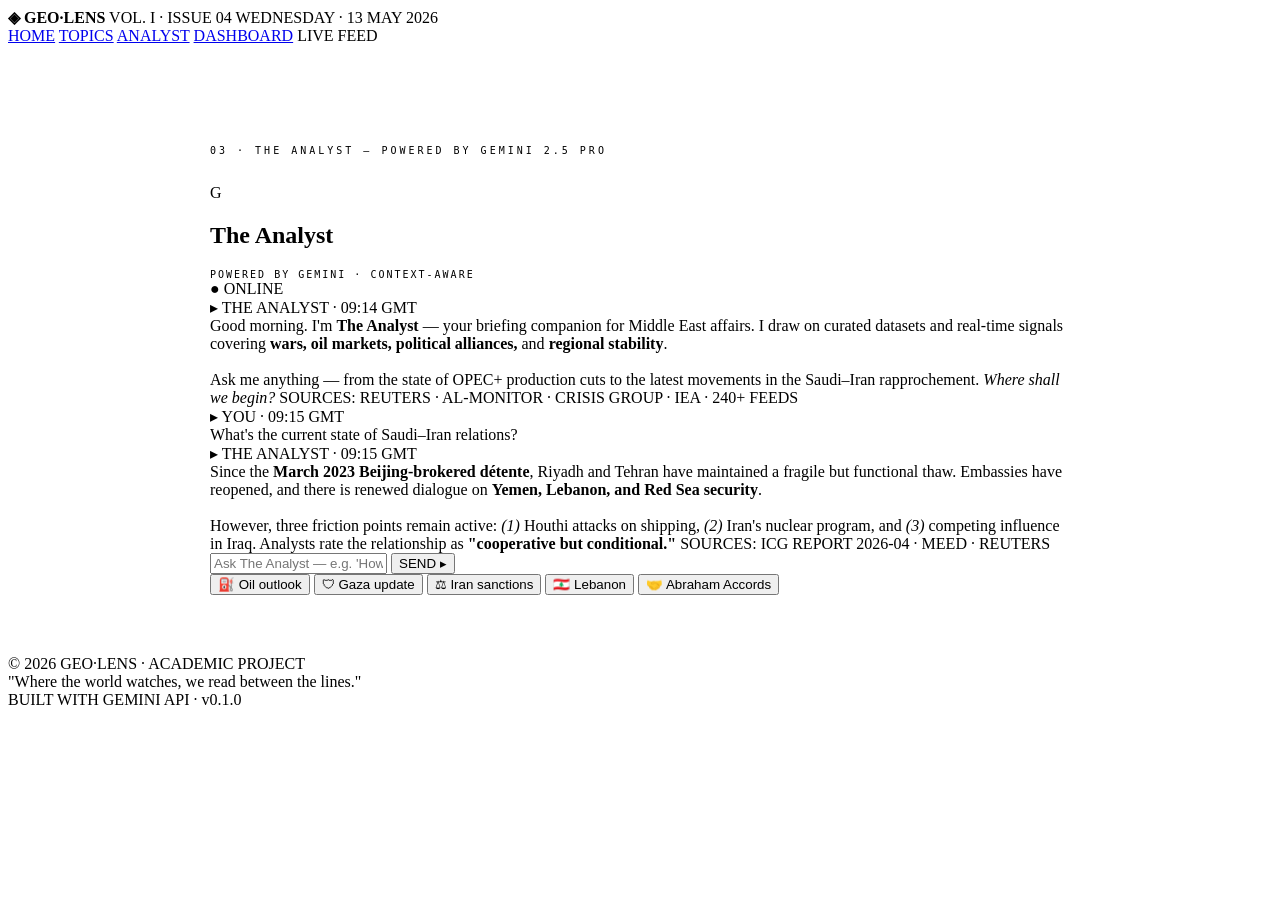
==== chat.html @ 3cbc9e6e "Add files via upload" ====
<!DOCTYPE html>
<html lang="en">
<head>
  <meta charset="UTF-8" />
  <meta name="viewport" content="width=device-width, initial-scale=1.0" />
  <title>GEO LENS — The Analyst</title>
  <link rel="stylesheet" href="styles.css" />
  <style>
    /* chat.html-specific layout */
    .chat-page {
      max-width: 860px;
      margin: 0 auto;
      padding: 100px 36px 60px;
    }
    .page-label {
      font-family: 'JetBrains Mono', monospace;
      font-size: 10px; color: var(--accent);
      letter-spacing: .3em; text-transform: uppercase;
      margin-bottom: 28px;
    }
  </style>
</head>
<body>

<!-- ============================================================
     PAGE 3 · chat.html
     OWNER: Member 3
     Contains: AI Chatbot interface — The Analyst
     ============================================================ -->

<!-- TOP BAR -->
<div class="topbar">
  <div class="left">
    <span><b style="color:var(--accent)">◈ GEO·LENS</b></span>
    <span>VOL. I · ISSUE 04</span>
    <span>WEDNESDAY · 13 MAY 2026</span>
  </div>
  <div class="right">
    <a href="index.html">HOME</a>
    <a href="topics.html">TOPICS</a>
    <a href="chat.html" class="active">ANALYST</a>
    <a href="dashboard.html">DASHBOARD</a>
    <span><span class="live-dot"></span>LIVE FEED</span>
  </div>
</div>

<div class="chat-page">
  <div class="page-label">03 · THE ANALYST — POWERED BY GEMINI 2.5 PRO</div>

  <div class="chat-wrap">

    <!-- CHAT HEADER -->
    <div class="chat-header">
      <div class="h-left">
        <div class="ai-badge">G</div>
        <div>
          <h2>The Analyst</h2>
          <div style="font-family:'JetBrains Mono',monospace;font-size:10px;color:var(--muted);letter-spacing:.2em;">
            POWERED BY GEMINI · CONTEXT-AWARE
          </div>
        </div>
      </div>
      <div class="status">● ONLINE</div>
    </div>

    <!-- CHAT AREA -->
    <div class="chat-area" id="chatArea">

      <!-- Opening bot message -->
      <div class="msg bot">
        <div class="meta-line">▸ THE ANALYST · 09:14 GMT</div>
        <div class="bubble">
          Good morning. I'm <strong>The Analyst</strong> — your briefing companion for Middle East affairs.
          I draw on curated datasets and real-time signals covering <strong>wars, oil markets, political alliances,</strong> and <strong>regional stability</strong>.
          <br><br>
          Ask me anything — from the state of OPEC+ production cuts to the latest movements in the Saudi–Iran rapprochement.
          <em>Where shall we begin?</em>
          <span class="source">SOURCES: REUTERS · AL-MONITOR · CRISIS GROUP · IEA · 240+ FEEDS</span>
        </div>
      </div>

      <!-- Sample exchange -->
      <div class="msg user">
        <div class="meta-line">▸ YOU · 09:15 GMT</div>
        <div class="bubble">What's the current state of Saudi–Iran relations?</div>
      </div>

      <div class="msg bot">
        <div class="meta-line">▸ THE ANALYST · 09:15 GMT</div>
        <div class="bubble">
          Since the <strong>March 2023 Beijing-brokered détente</strong>, Riyadh and Tehran have maintained a fragile but functional thaw.
          Embassies have reopened, and there is renewed dialogue on <strong>Yemen, Lebanon, and Red Sea security</strong>.
          <br><br>
          However, three friction points remain active: <em>(1)</em> Houthi attacks on shipping,
          <em>(2)</em> Iran's nuclear program, and <em>(3)</em> competing influence in Iraq.
          Analysts rate the relationship as <strong>"cooperative but conditional."</strong>
          <span class="source">SOURCES: ICG REPORT 2026-04 · MEED · REUTERS</span>
        </div>
      </div>

    </div><!-- /chat-area -->

    <!-- INPUT -->
    <div class="input-area">
      <input id="userInput" type="text"
        placeholder="Ask The Analyst — e.g. 'How is OPEC+ responding to weakening demand?'" />
      <button onclick="sendMessage()">SEND ▸</button>
    </div>

    <!-- QUICK CHIPS -->
    <div class="suggestions">
      <button class="chip" onclick="quickAsk('What is the current Brent crude price outlook?')">⛽ Oil outlook</button>
      <button class="chip" onclick="quickAsk('Summarize the latest in Gaza and the West Bank.')">🛡 Gaza update</button>
      <button class="chip" onclick="quickAsk('What are the major sanctions on Iran in 2026?')">⚖ Iran sanctions</button>
      <button class="chip" onclick="quickAsk('How stable is Lebanon right now?')">🇱🇧 Lebanon</button>
      <button class="chip" onclick="quickAsk('Explain the Abraham Accords status.')">🤝 Abraham Accords</button>
    </div>

  </div><!-- /chat-wrap -->
</div><!-- /chat-page -->

<!-- FOOTER -->
<footer class="footer">
  <div>© 2026 GEO·LENS · ACADEMIC PROJECT</div>
  <div class="center">"Where the world watches, we read between the lines."</div>
  <div>BUILT WITH GEMINI API · v0.1.0</div>
</footer>

<script src="app.js"></script>
</body>
</html>
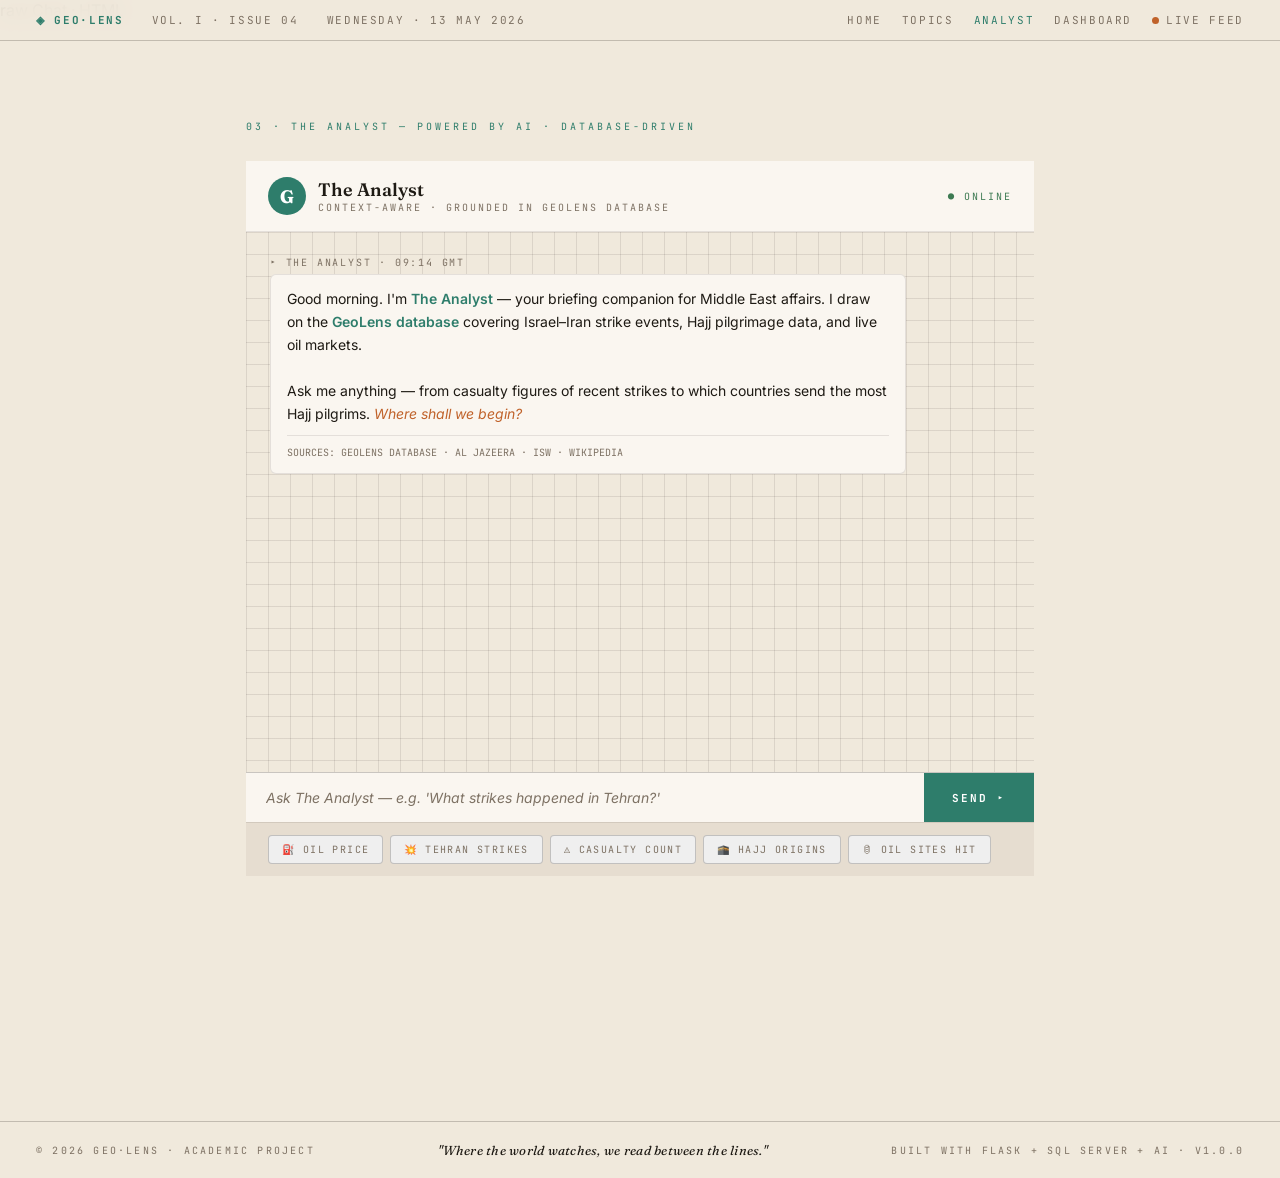
==== commit 23a265d7: "Update chat.html" ====
--- a/chat.html
+++ b/chat.html
@@ -1,3 +1,5 @@
+raw
+Chat · HTML
 <!DOCTYPE html>
 <html lang="en">
 <head>
@@ -18,16 +20,20 @@
       letter-spacing: .3em; text-transform: uppercase;
       margin-bottom: 28px;
     }
+    .typing {
+      font-style: italic; color: var(--muted); font-size: 13px;
+    }
   </style>
 </head>
 <body>
-
+ 
 <!-- ============================================================
      PAGE 3 · chat.html
      OWNER: Member 3
      Contains: AI Chatbot interface — The Analyst
+     CONNECTED to Flask backend at http://127.0.0.1:8000
      ============================================================ -->
-
+ 
 <!-- TOP BAR -->
 <div class="topbar">
   <div class="left">
@@ -43,12 +49,12 @@
     <span><span class="live-dot"></span>LIVE FEED</span>
   </div>
 </div>
-
+ 
 <div class="chat-page">
-  <div class="page-label">03 · THE ANALYST — POWERED BY GEMINI 2.5 PRO</div>
-
+  <div class="page-label">03 · THE ANALYST — POWERED BY AI · DATABASE-DRIVEN</div>
+ 
   <div class="chat-wrap">
-
+ 
     <!-- CHAT HEADER -->
     <div class="chat-header">
       <div class="h-left">
@@ -56,76 +62,182 @@
         <div>
           <h2>The Analyst</h2>
           <div style="font-family:'JetBrains Mono',monospace;font-size:10px;color:var(--muted);letter-spacing:.2em;">
-            POWERED BY GEMINI · CONTEXT-AWARE
+            CONTEXT-AWARE · GROUNDED IN GEOLENS DATABASE
           </div>
         </div>
       </div>
       <div class="status">● ONLINE</div>
     </div>
-
+ 
     <!-- CHAT AREA -->
     <div class="chat-area" id="chatArea">
-
+ 
       <!-- Opening bot message -->
       <div class="msg bot">
         <div class="meta-line">▸ THE ANALYST · 09:14 GMT</div>
         <div class="bubble">
           Good morning. I'm <strong>The Analyst</strong> — your briefing companion for Middle East affairs.
-          I draw on curated datasets and real-time signals covering <strong>wars, oil markets, political alliances,</strong> and <strong>regional stability</strong>.
+          I draw on the <strong>GeoLens database</strong> covering Israel–Iran strike events, Hajj pilgrimage data, and live oil markets.
           <br><br>
-          Ask me anything — from the state of OPEC+ production cuts to the latest movements in the Saudi–Iran rapprochement.
+          Ask me anything — from casualty figures of recent strikes to which countries send the most Hajj pilgrims.
           <em>Where shall we begin?</em>
-          <span class="source">SOURCES: REUTERS · AL-MONITOR · CRISIS GROUP · IEA · 240+ FEEDS</span>
+          <span class="source">SOURCES: GEOLENS DATABASE · AL JAZEERA · ISW · WIKIPEDIA</span>
         </div>
       </div>
-
-      <!-- Sample exchange -->
-      <div class="msg user">
-        <div class="meta-line">▸ YOU · 09:15 GMT</div>
-        <div class="bubble">What's the current state of Saudi–Iran relations?</div>
-      </div>
-
-      <div class="msg bot">
-        <div class="meta-line">▸ THE ANALYST · 09:15 GMT</div>
-        <div class="bubble">
-          Since the <strong>March 2023 Beijing-brokered détente</strong>, Riyadh and Tehran have maintained a fragile but functional thaw.
-          Embassies have reopened, and there is renewed dialogue on <strong>Yemen, Lebanon, and Red Sea security</strong>.
-          <br><br>
-          However, three friction points remain active: <em>(1)</em> Houthi attacks on shipping,
-          <em>(2)</em> Iran's nuclear program, and <em>(3)</em> competing influence in Iraq.
-          Analysts rate the relationship as <strong>"cooperative but conditional."</strong>
-          <span class="source">SOURCES: ICG REPORT 2026-04 · MEED · REUTERS</span>
-        </div>
-      </div>
-
+ 
     </div><!-- /chat-area -->
-
+ 
     <!-- INPUT -->
     <div class="input-area">
       <input id="userInput" type="text"
-        placeholder="Ask The Analyst — e.g. 'How is OPEC+ responding to weakening demand?'" />
+        placeholder="Ask The Analyst — e.g. 'What strikes happened in Tehran?'" />
       <button onclick="sendMessage()">SEND ▸</button>
     </div>
-
+ 
     <!-- QUICK CHIPS -->
     <div class="suggestions">
-      <button class="chip" onclick="quickAsk('What is the current Brent crude price outlook?')">⛽ Oil outlook</button>
-      <button class="chip" onclick="quickAsk('Summarize the latest in Gaza and the West Bank.')">🛡 Gaza update</button>
-      <button class="chip" onclick="quickAsk('What are the major sanctions on Iran in 2026?')">⚖ Iran sanctions</button>
-      <button class="chip" onclick="quickAsk('How stable is Lebanon right now?')">🇱🇧 Lebanon</button>
-      <button class="chip" onclick="quickAsk('Explain the Abraham Accords status.')">🤝 Abraham Accords</button>
+      <button class="chip" onclick="quickAsk('What is the current Brent crude price?')">⛽ Oil price</button>
+      <button class="chip" onclick="quickAsk('What strikes happened in Tehran?')">💥 Tehran strikes</button>
+      <button class="chip" onclick="quickAsk('How many total casualties in the Iran-Israel conflict?')">⚠ Casualty count</button>
+      <button class="chip" onclick="quickAsk('Which countries send the most Hajj pilgrims?')">🕋 Hajj origins</button>
+      <button class="chip" onclick="quickAsk('Tell me about strikes on Iranian oil infrastructure.')">🛢 Oil sites hit</button>
     </div>
-
+ 
   </div><!-- /chat-wrap -->
 </div><!-- /chat-page -->
-
+ 
 <!-- FOOTER -->
 <footer class="footer">
   <div>© 2026 GEO·LENS · ACADEMIC PROJECT</div>
   <div class="center">"Where the world watches, we read between the lines."</div>
-  <div>BUILT WITH GEMINI API · v0.1.0</div>
+  <div>BUILT WITH FLASK + SQL SERVER + AI · v1.0.0</div>
 </footer>
-
-<script src="app.js"></script>
+ 
+<!-- =========================================================
+     BACKEND CONNECTION SCRIPT
+     ========================================================= -->
+<script>
+  // ⚠️ CHANGE THIS to your deployed backend URL when you deploy.
+  // For local demo, keep as 127.0.0.1:8000
+  const BACKEND_URL = 'http://127.0.0.1:8000/api/chat';
+ 
+  // Get or create a session ID (so chat history is grouped per visitor)
+  function getSessionId() {
+    let sid = localStorage.getItem('geolens_session');
+    if (!sid) {
+      sid = 'sess-' + Date.now() + '-' + Math.random().toString(36).slice(2, 9);
+      localStorage.setItem('geolens_session', sid);
+    }
+    return sid;
+  }
+ 
+  // Format current time as HH:MM GMT
+  function nowGMT() {
+    const d = new Date();
+    const h = String(d.getUTCHours()).padStart(2, '0');
+    const m = String(d.getUTCMinutes()).padStart(2, '0');
+    return `${h}:${m} GMT`;
+  }
+ 
+  // Add a message bubble to the chat area
+  function appendMessage(role, text, sources) {
+    const area = document.getElementById('chatArea');
+    const wrap = document.createElement('div');
+    wrap.className = 'msg ' + (role === 'user' ? 'user' : 'bot');
+ 
+    const meta = document.createElement('div');
+    meta.className = 'meta-line';
+    meta.textContent = (role === 'user' ? '▸ YOU · ' : '▸ THE ANALYST · ') + nowGMT();
+ 
+    const bubble = document.createElement('div');
+    bubble.className = 'bubble';
+    // Convert newlines into <br> so the bot reply formats properly
+    bubble.innerHTML = text.replace(/\n/g, '<br>');
+ 
+    if (sources) {
+      const src = document.createElement('span');
+      src.className = 'source';
+      src.textContent = 'SOURCES: ' + sources;
+      bubble.appendChild(src);
+    }
+ 
+    wrap.appendChild(meta);
+    wrap.appendChild(bubble);
+    area.appendChild(wrap);
+ 
+    // Auto-scroll to bottom
+    area.scrollTop = area.scrollHeight;
+    return wrap;
+  }
+ 
+  // Show a temporary "thinking..." bubble while waiting for backend
+  function appendTyping() {
+    const area = document.getElementById('chatArea');
+    const wrap = document.createElement('div');
+    wrap.className = 'msg bot';
+    wrap.id = 'typing-indicator';
+    wrap.innerHTML = `
+      <div class="meta-line">▸ THE ANALYST · ${nowGMT()}</div>
+      <div class="bubble typing">Analyzing the GeoLens database…</div>
+    `;
+    area.appendChild(wrap);
+    area.scrollTop = area.scrollHeight;
+  }
+ 
+  function removeTyping() {
+    const t = document.getElementById('typing-indicator');
+    if (t) t.remove();
+  }
+ 
+  // MAIN: send a user message to the backend
+  async function sendMessage() {
+    const input = document.getElementById('userInput');
+    const text = input.value.trim();
+    if (!text) return;
+ 
+    appendMessage('user', text);
+    input.value = '';
+    appendTyping();
+ 
+    try {
+      const response = await fetch(BACKEND_URL, {
+        method: 'POST',
+        headers: { 'Content-Type': 'application/json' },
+        body: JSON.stringify({
+          message: text,
+          session: getSessionId()
+        })
+      });
+ 
+      const data = await response.json();
+      removeTyping();
+ 
+      if (data.error) {
+        appendMessage('bot', '⚠ Error: ' + data.error);
+        return;
+      }
+ 
+      appendMessage('bot', data.reply);
+    } catch (err) {
+      removeTyping();
+      appendMessage('bot',
+        '⚠ Could not reach the Analyst backend. Make sure the Flask server is running at ' +
+        BACKEND_URL + '.<br><br>Error: ' + err.message
+      );
+    }
+  }
+ 
+  // Called by the suggestion chips
+  function quickAsk(question) {
+    document.getElementById('userInput').value = question;
+    sendMessage();
+  }
+ 
+  // Press Enter to send
+  document.getElementById('userInput').addEventListener('keydown', (e) => {
+    if (e.key === 'Enter') sendMessage();
+  });
+</script>
+ 
 </body>
 </html>
--- a/styles.css
+++ b/styles.css
@@ -0,0 +1,234 @@
+/* ============================================================
+   GEO LENS — styles.css
+   Palette: warm sand + desert teal + terracotta
+   ============================================================ */
+
+@import url('https://fonts.googleapis.com/css2?family=Fraunces:ital,opsz,wght@0,9..144,400;0,9..144,600;0,9..144,800;1,9..144,400&family=JetBrains+Mono:wght@400;700&family=Inter:wght@400;500&display=swap');
+
+/* ── Tokens ── */
+:root {
+  --bg:      #f0e9dc;          /* warm sand page background */
+  --bg-2:    #e6ddd0;          /* slightly darker, used for surfaces */
+  --surface: #faf6f0;          /* card / chat bubble white */
+  --ink:     #1e1a14;          /* main text */
+  --muted:   #7d7163;          /* labels, timestamps, placeholders */
+  --accent:  #2e7d6b;          /* teal — primary colour */
+  --pop:     #c0622a;          /* terracotta — highlights & alerts */
+  --green:   #3d7a52;          /* stable / positive status */
+  --line:        rgba(30,26,20,0.10);  /* default border */
+  --line-strong: rgba(30,26,20,0.22);  /* stronger border */
+}
+
+/* ── Base reset ── */
+*, *::before, *::after { box-sizing: border-box; margin: 0; padding: 0; }
+html, body {
+  font-family: 'Inter', sans-serif;
+  background: var(--bg); color: var(--ink);
+  overflow-x: hidden; min-height: 100vh;
+}
+
+/* ── Animations ── */
+@keyframes pulse  { 0%,100%{opacity:1} 50%{opacity:.35} }
+@keyframes slide  { to{transform:translateX(-100%)} }
+@keyframes fadeUp { from{opacity:0;transform:translateY(8px)} to{opacity:1;transform:translateY(0)} }
+@keyframes dots   { 0%,80%,100%{opacity:.3;transform:translateY(0)} 40%{opacity:1;transform:translateY(-3px)} }
+
+
+/* ============ TOP BAR ============ */
+.topbar {
+  position: fixed; top: 0; left: 0; right: 0; z-index: 50;
+  background: rgba(240,233,220,0.93); backdrop-filter: blur(10px);
+  border-bottom: 1px solid var(--line-strong);
+  padding: 13px 36px;
+  display: flex; justify-content: space-between; align-items: center;
+  font-family: 'JetBrains Mono', monospace;
+  font-size: 11px; letter-spacing: .15em; text-transform: uppercase;
+  color: var(--muted);
+}
+.topbar .left  { display: flex; gap: 28px; align-items: center; }
+.topbar .right { display: flex; gap: 20px; align-items: center; }
+.topbar a { color: inherit; text-decoration: none; transition: color .2s; }
+.topbar a:hover, .topbar a.active { color: var(--accent); }
+
+/* blinking live dot */
+.live-dot {
+  display: inline-block; width: 7px; height: 7px; border-radius: 50%;
+  background: var(--pop); animation: pulse 1.8s infinite;
+  margin-right: 7px; vertical-align: middle;
+}
+
+
+/* ============ TICKER ============ */
+/* scrolling news headline strip */
+.ticker {
+  overflow: hidden; background: var(--bg-2);
+  border-top: 1px solid var(--line); border-bottom: 1px solid var(--line);
+  font-family: 'JetBrains Mono', monospace; font-size: 11px;
+  padding: 9px 0; white-space: nowrap;
+}
+.ticker-track { display: inline-block; padding-left: 100%; animation: slide 60s linear infinite; }
+.ticker span  { margin-right: 48px; color: var(--ink); }
+.ticker .tag  { font-weight: 700; margin-right: 7px; color: var(--accent); }
+.ticker .tag.red   { color: var(--pop); }
+.ticker .tag.green { color: var(--green); }
+
+
+/* ============ MASTHEAD ============ */
+.masthead {
+  padding: 130px 36px 52px;
+  border-bottom: 1px solid var(--line-strong);
+  text-align: center;
+}
+.masthead h1 {
+  font-family: 'Fraunces', serif; font-weight: 800;
+  font-size: clamp(60px, 10vw, 140px);
+  line-height: .88; letter-spacing: -.04em;
+  font-variation-settings: "opsz" 144;
+}
+.masthead h1 .amp { color: var(--pop); font-style: italic; font-weight: 400; }
+.subtitle { margin-top: 20px; font-family: 'Fraunces', serif; font-style: italic; font-size: 20px; color: var(--accent); }
+.tagline  { margin-top: 12px; font-family: 'JetBrains Mono', monospace; font-size: 10px; color: var(--muted); letter-spacing: .28em; text-transform: uppercase; }
+
+
+/* ============ 3-COLUMN LAYOUT ============ */
+.main {
+  display: grid; grid-template-columns: 280px 1fr 280px;
+  max-width: 1600px; margin: 0 auto;
+  min-height: calc(100vh - 200px);
+}
+.col { padding: 28px 24px; border-right: 1px solid var(--line); }
+.col:last-child { border-right: none; }
+
+/* column section heading */
+.col-title {
+  font-family: 'JetBrains Mono', monospace; font-size: 10px;
+  color: var(--accent); letter-spacing: .28em; text-transform: uppercase;
+  margin-bottom: 20px; padding-bottom: 10px; border-bottom: 1px solid var(--line);
+}
+
+
+/* ============ LEFT — TOPICS ============ */
+.topic {
+  padding: 12px 0; border-bottom: 1px solid var(--line);
+  cursor: pointer; transition: padding-left .2s, border-color .2s;
+  display: flex; justify-content: space-between; align-items: center;
+}
+.topic:hover { padding-left: 6px; border-bottom-color: var(--accent); }
+.topic .name  { font-family: 'Fraunces', serif; font-size: 17px; }
+.topic .count { font-family: 'JetBrains Mono', monospace; font-size: 11px; color: var(--muted); }
+
+/* active state: left border flash + tint */
+.topic.active { padding-left: 6px; border-left: 2px solid var(--pop); background: rgba(192,98,42,.06); }
+.topic.active .name { color: var(--pop); }
+
+/* stat summary card */
+.stat-block {
+  margin-top: 28px; padding: 18px;
+  background: var(--bg-2); border: 1px solid var(--line); border-radius: 6px;
+}
+.stat-block .label { font-family: 'JetBrains Mono', monospace; font-size: 10px; color: var(--muted); letter-spacing: .2em; text-transform: uppercase; margin-bottom: 6px; }
+.stat-block .value { font-family: 'Fraunces', serif; font-size: 38px; color: var(--accent); font-weight: 600; line-height: 1; }
+.stat-block .delta { font-family: 'JetBrains Mono', monospace; font-size: 11px; color: var(--pop); margin-top: 5px; }
+
+
+/* ============ CENTER — CHAT ============ */
+.chat-wrap { display: flex; flex-direction: column; height: 100%; }
+
+.chat-header {
+  border-bottom: 1px solid var(--line); background: var(--surface);
+  padding: 16px 22px; display: flex; justify-content: space-between; align-items: center;
+}
+.chat-header .h-left { display: flex; align-items: center; gap: 12px; }
+
+/* circular AI avatar */
+.ai-badge {
+  width: 38px; height: 38px; border-radius: 50%; background: var(--accent);
+  display: flex; align-items: center; justify-content: center;
+  font-family: 'Fraunces', serif; font-weight: 800; font-size: 18px; color: #fff;
+}
+.chat-header h2     { font-family: 'Fraunces', serif; font-size: 18px; font-weight: 600; }
+.chat-header .status { font-family: 'JetBrains Mono', monospace; font-size: 10px; color: var(--green); letter-spacing: .2em; text-transform: uppercase; }
+
+/* message area with subtle grid background */
+.chat-area {
+  flex: 1; padding: 24px; overflow-y: auto;
+  min-height: 460px; max-height: 540px; background: var(--bg);
+  background-image: linear-gradient(var(--line) 1px,transparent 1px), linear-gradient(90deg,var(--line) 1px,transparent 1px);
+  background-size: 22px 22px;
+}
+.chat-area::-webkit-scrollbar { width: 5px; }
+.chat-area::-webkit-scrollbar-thumb { background: var(--line-strong); border-radius: 3px; }
+
+/* message row */
+.msg { margin-bottom: 20px; max-width: 86%; animation: fadeUp .4s ease both; }
+.msg .meta-line { font-family: 'JetBrains Mono', monospace; font-size: 10px; color: var(--muted); letter-spacing: .18em; text-transform: uppercase; margin-bottom: 5px; }
+.msg .bubble    { padding: 12px 16px; font-size: 14px; line-height: 1.65; border: 1px solid var(--line); border-radius: 6px; }
+
+/* user bubble — right, teal tint */
+.msg.user { margin-left: auto; text-align: right; }
+.msg.user .bubble { background: rgba(46,125,107,.08); border-color: var(--accent); }
+
+/* bot bubble — surface card */
+.msg.bot .bubble        { background: var(--surface); }
+.msg.bot .bubble strong { color: var(--accent); font-weight: 600; }
+.msg.bot .bubble em     { color: var(--pop); font-style: italic; }
+.msg.bot .bubble .source { display: block; margin-top: 9px; padding-top: 9px; border-top: 1px solid var(--line); font-family: 'JetBrains Mono', monospace; font-size: 10px; color: var(--muted); }
+
+/* three-dot typing indicator */
+.typing { display: inline-flex; gap: 4px; padding: 12px 16px; background: var(--surface); border: 1px solid var(--line); border-radius: 6px; }
+.typing span { width: 5px; height: 5px; border-radius: 50%; background: var(--accent); animation: dots 1.2s infinite ease-in-out; }
+.typing span:nth-child(2) { animation-delay: .2s; }
+.typing span:nth-child(3) { animation-delay: .4s; }
+
+/* input row */
+.input-area { display: flex; border-top: 1px solid var(--line-strong); background: var(--surface); }
+.input-area input { flex: 1; background: transparent; border: none; padding: 16px 20px; font-family: 'Inter', sans-serif; font-size: 14px; color: var(--ink); outline: none; }
+.input-area input::placeholder { color: var(--muted); font-style: italic; }
+.input-area button { background: var(--accent); color: #fff; border: none; padding: 0 28px; font-family: 'JetBrains Mono', monospace; font-size: 11px; font-weight: 700; letter-spacing: .18em; text-transform: uppercase; cursor: pointer; transition: background .2s; }
+.input-area button:hover { background: #1f5c4e; }
+
+/* quick-suggest chips */
+.suggestions { display: flex; gap: 7px; flex-wrap: wrap; padding: 12px 22px; border-top: 1px solid var(--line); background: var(--bg-2); }
+.suggestions .chip { font-family: 'JetBrains Mono', monospace; font-size: 10px; color: var(--muted); letter-spacing: .14em; text-transform: uppercase; padding: 7px 13px; border: 1px solid var(--line-strong); border-radius: 4px; cursor: pointer; transition: all .2s; }
+.suggestions .chip:hover { border-color: var(--accent); color: var(--accent); }
+
+
+/* ============ RIGHT — REGIONS ============ */
+.map-card { border: 1px solid var(--line); background: var(--bg-2); padding: 16px; margin-bottom: 20px; border-radius: 6px; }
+.map-card h3 { font-family: 'Fraunces', serif; font-size: 15px; margin-bottom: 12px; }
+.map-svg { width: 100%; height: auto; display: block; }
+
+/* region row with status badge */
+.region-row { display: flex; justify-content: space-between; align-items: center; padding: 9px 0; border-bottom: 1px solid var(--line); font-family: 'JetBrains Mono', monospace; font-size: 11px; }
+.region-row:last-child { border-bottom: none; }
+.region-row .name { letter-spacing: .08em; text-transform: uppercase; }
+.level { padding: 3px 8px; font-size: 10px; font-weight: 700; letter-spacing: .12em; border-radius: 3px; }
+.level.critical { background: #f5e0e0; color: var(--pop); }
+.level.elevated { background: #dff0eb; color: var(--accent); }
+.level.stable   { background: #e2efe7; color: var(--green); }
+.level.calm     { color: var(--muted); border: 1px solid var(--line-strong); }
+
+
+/* ============ FOOTER ============ */
+.footer {
+  border-top: 1px solid var(--line-strong); padding: 20px 36px;
+  display: flex; justify-content: space-between; align-items: center;
+  font-family: 'JetBrains Mono', monospace; font-size: 10px;
+  color: var(--muted); letter-spacing: .22em; text-transform: uppercase;
+  max-width: 1600px; margin: 0 auto;
+}
+.footer .center { font-family: 'Fraunces', serif; font-style: italic; font-size: 13px; color: var(--ink); text-transform: none; letter-spacing: .02em; }
+
+
+/* ============ RESPONSIVE ============ */
+@media (max-width: 1100px) {
+  .main { grid-template-columns: 1fr; }
+  .col  { border-right: none; border-bottom: 1px solid var(--line); }
+  .masthead h1 { font-size: 72px; }
+}
+@media (max-width: 600px) {
+  .topbar, .masthead { padding-left: 18px; padding-right: 18px; }
+  .masthead { padding-top: 110px; }
+  .masthead h1 { font-size: 48px; }
+  .footer { flex-direction: column; gap: 8px; text-align: center; padding: 16px 18px; }
+}
